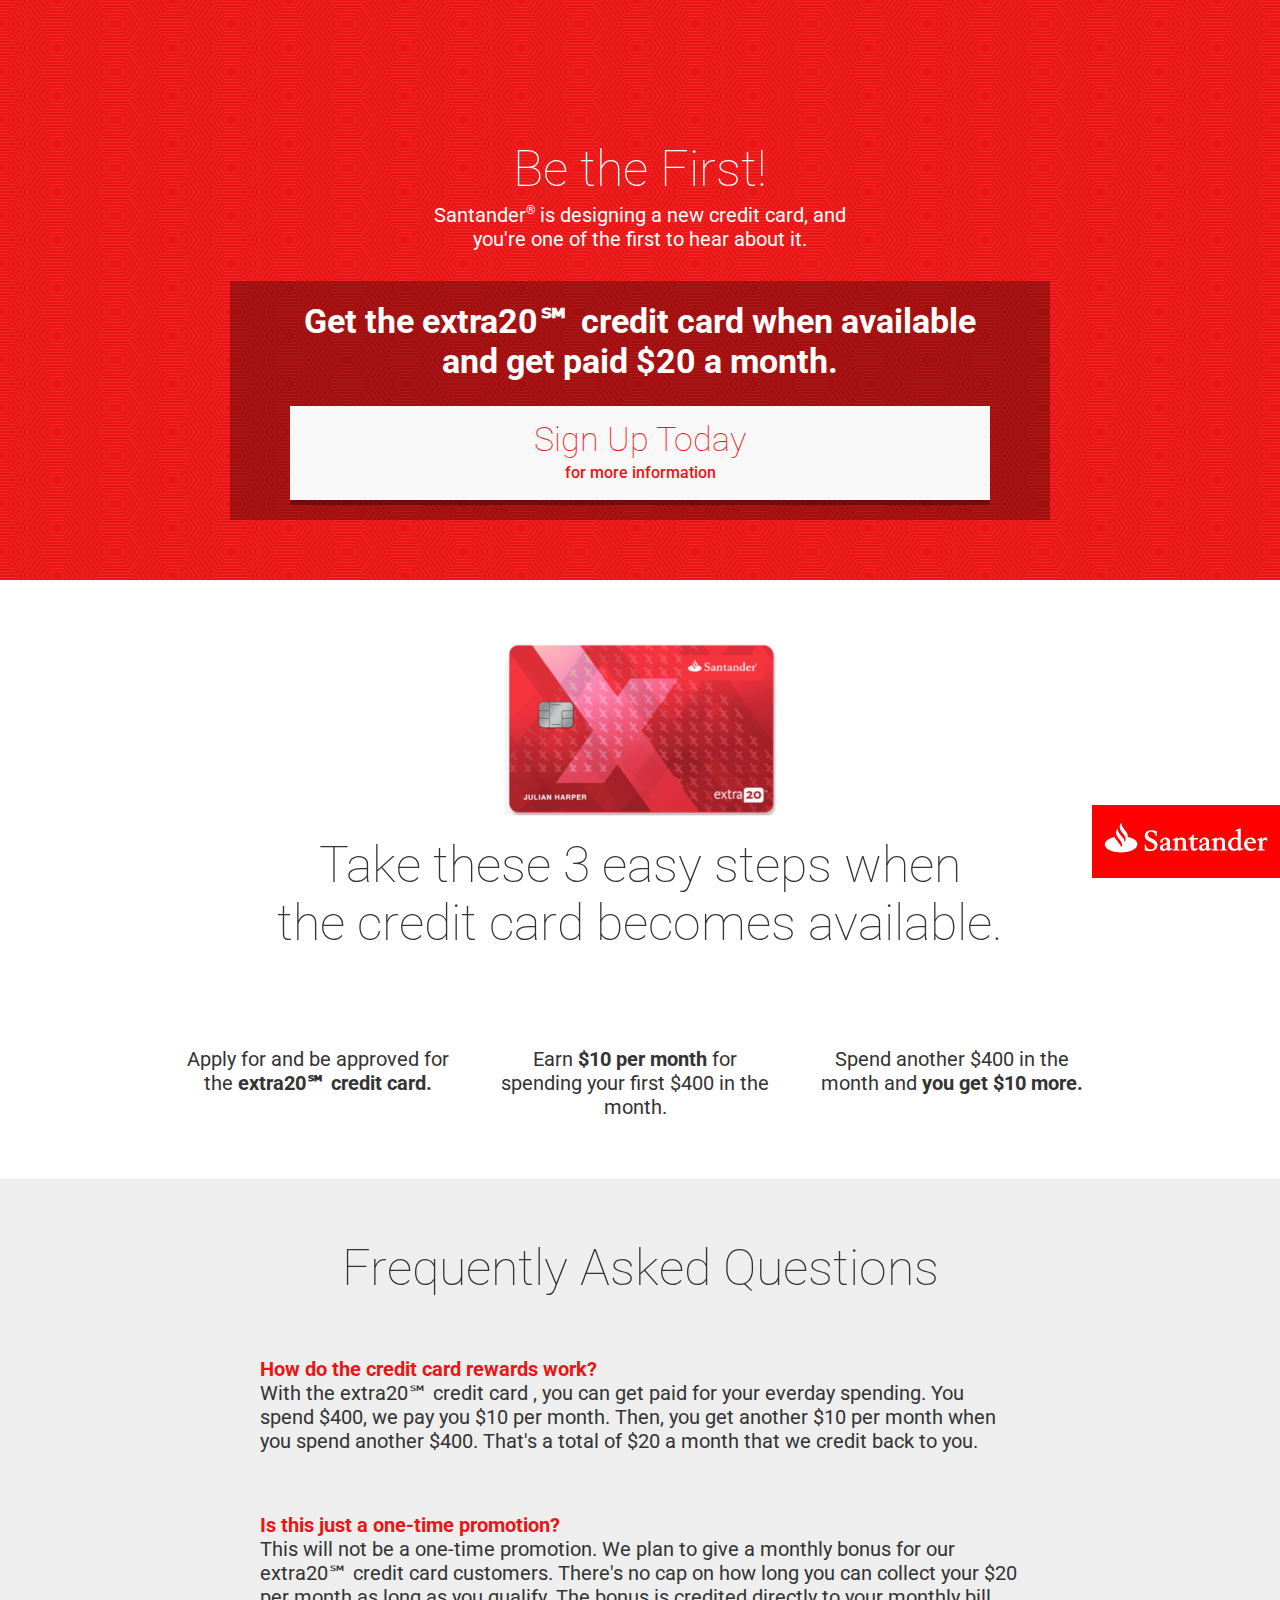
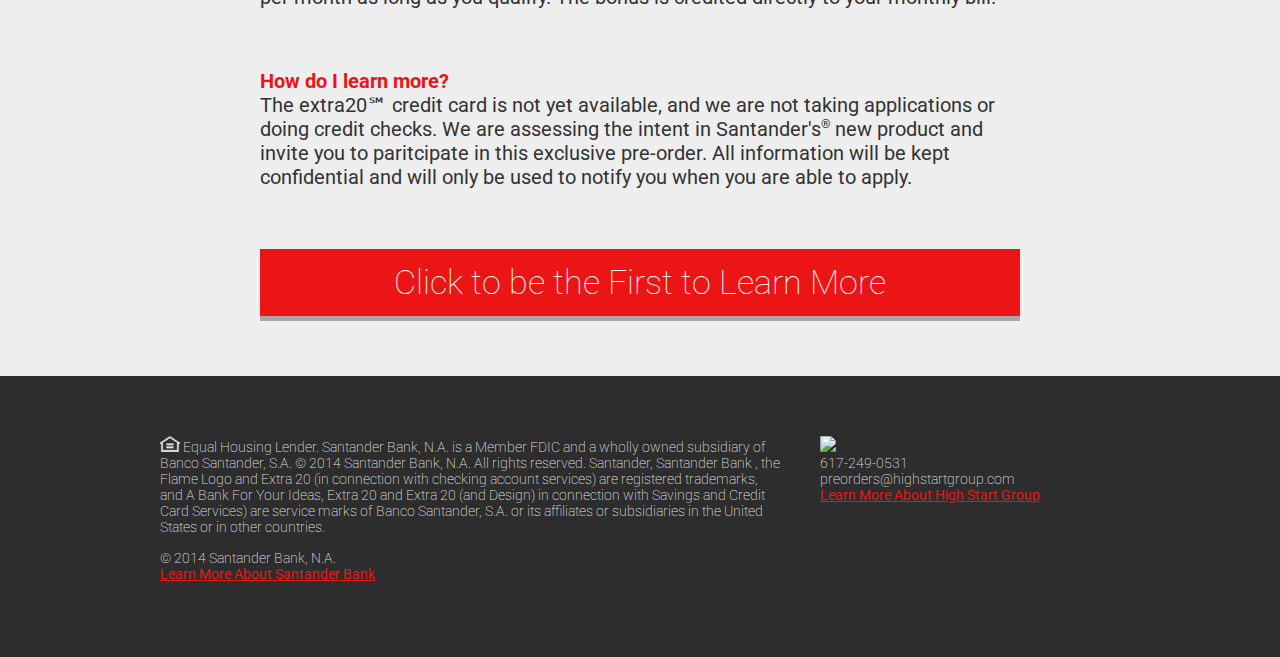
==== index.html @ 2033354d "Added survey link" ====
<!DOCTYPE html>
<html>
  <head>
    <title>extra20</title>
    <link href='style.css' rel='stylesheet' type='text/css'>
    <link href='http://fonts.googleapis.com/css?family=Roboto:400,100,300,500,700,900' rel='stylesheet' type='text/css'>
  </head>
  <body>
    <div class='santander'></div>
    <section class='bg-red'>
      <div class='wrap'>
        <h2>Be the First!</h2>
        <p class='intro'>
          <span class='registered'>Santander</span>
          is designing a new credit card, and you're one of the first to hear about it.
        </p>
        <div class='headline'>
          <h1>
            Get the
            <span class='service'>extra20</span>
            credit card when available and get paid $20 a month.
          </h1>
          <a class='button' href='http://www.highstartgroup.com/santander-pre-order/'>
            Sign Up Today
            <br>
            <span>for more information</span>
          </a>
        </div>
      </div>
    </section>
    <section class='bg-white'>
      <div class='wrap'>
        <img class='card' src='images/card.png'>
        <h2>
          Take these 3 easy steps when
          <br>
          the credit card becomes available.
        </h2>
        <div class='step step1'>
          Apply for and be approved for the
          <strong>
            <span class='service'>extra20</span>
            credit card.
          </strong>
        </div>
        <div class='step step2'>
          Earn
          <strong>$10 per month</strong>
          for spending your first $400 in the month.
        </div>
        <div class='step step3'>
          Spend another $400 in the month and
          <strong>you get $10 more.</strong>
        </div>
        <div class='clearfix'></div>
      </div>
    </section>
    <section class='bg-gray'>
      <div class='wrap'>
        <h2>Frequently Asked Questions</h2>
        <div class='question' id='question1'>
          <strong>How do the credit card rewards work?</strong>
          <p>
            With the
            <span class='service'>extra20</span>
            credit card , you can get paid for your everday spending. You spend $400, we pay you $10 per month. Then, you get another $10 per month when you spend another $400. That's a total of $20 a month that we credit back to you.
          </p>
        </div>
        <div class='question' id='question2'>
          <strong>Is this just a one-time promotion?</strong>
          <p>
            This will not be a one-time promotion. We plan to give a monthly bonus for our
            <span class='service'>extra20</span>
            credit card customers. There's no cap on how long you can collect your $20 per month as long as you qualify. The bonus is credited directly to your monthly bill.
          </p>
        </div>
        <div class='question' id='question3'>
          <strong>How do I learn more?</strong>
          <p>
            The
            <span class='service'>extra20</span>
            credit card is not yet available, and we are not taking applications or doing credit checks. We are assessing the intent in
            <span class='registered'>Santander's</span>
            new product and invite you to paritcipate in this exclusive pre-order. All information will be kept confidential and will only be used to notify you when you are able to apply.
          </p>
        </div>
        <a class='button button-dark' href='http://www.highstartgroup.com/santander-pre-order/'>
          Click to be the First to Learn More
        </a>
      </div>
    </section>
    <footer>
      <div class='wrap'>
        <div class='left-column' id='fineprint'>
          <p>
            <img src='images/housing.png' width='20'>
            Equal Housing Lender. Santander Bank, N.A. is a Member FDIC and a wholly owned subsidiary of Banco Santander, S.A. &copy; 2014 Santander Bank, N.A. All rights reserved. Santander, Santander Bank , the Flame Logo and Extra 20 (in connection with checking account services) are registered trademarks, and A Bank For Your Ideas, Extra 20 and Extra 20 (and Design) in connection with Savings and Credit Card Services) are service marks of Banco Santander, S.A. or its affiliates or subsidiaries in the United States or in other countries.
          </p>
          <p>
            &copy; 2014 Santander Bank, N.A.
            <br>
            <a href='http://www.santander.com/'>Learn More About Santander Bank</a>
          </p>
        </div>
        <div class='right-column' id='hsgcontact'>
          <img src='images/hsg.png'>
          <br>
          617-249-0531
          <br>
          preorders@highstartgroup.com
          <br>
          <a href='http://www.highstartgroup.com'>Learn More About High Start Group</a>
        </div>
        <div class='clearfix'></div>
      </div>
    </footer>
  </body>
</html>
---- style.css ----
@charset "UTF-8";
* {
  margin: 0;
  padding: 0; }

a {
  color: #eb1515;
  font-weight: 400; }
  a:hover {
    color: #8e0c0c; }

body {
  background: #eb1515 url(images/bill.png) no-repeat center top;
  background: #eb1515 url(images/geometry.png);
  color: #333;
  font-family: 'Roboto';
  font-size: 20px; }

footer {
  background: #2d2d2d;
  color: #ddd;
  font-size: 14px;
  font-weight: 200; }
  footer .left-column {
    box-sizing: border-box;
    float: left;
    padding: 0 40px 0 0;
    width: 660px; }
  footer .right-column {
    float: left;
    width: 300px; }
  footer p {
    margin: 0 0 15px 0; }

h1 {
  color: #fff;
  font-size: 34px;
  margin-bottom: 25px;
  text-align: center; }

h2 {
  font-size: 50px;
  font-weight: 100;
  text-align: center; }

section, footer {
  padding: 60px 0; }

.bg-gray {
  background: #eee; }

.bg-red {
  background: url(images/bill.png) no-repeat top center;
  padding-top: 140px; }
  .bg-red h2, .bg-red p {
    color: #fff; }
  .bg-red p {
    margin: 5px auto 0 auto;
    text-align: center;
    width: 450px; }

.bg-white {
  background: #fff; }

.button {
  background: #f8f8f8;
  box-shadow: 0 5px 0 rgba(0, 0, 0, 0.3);
  color: #eb1515;
  display: block;
  font-size: 34px;
  font-weight: 100;
  line-height: .8;
  padding: 20px;
  text-align: center;
  text-decoration: none; }
  .button span {
    font-size: 16px;
    font-weight: 500; }
  .button:hover {
    background: #ddd;
    color: #eb1515; }

.button-dark {
  background: #eb1515;
  color: #fff;
  margin: 60px 100px 0 100px; }
  .button-dark:hover {
    background: #8e0c0c;
    color: #fff; }

.card {
  display: block;
  margin: 0 auto 20px auto;
  width: 280px; }

.clearfix {
  clear: both; }

.headline {
  background: rgba(0, 0, 0, 0.3);
  margin: 30px auto 0 auto;
  padding: 20px 60px;
  width: 700px; }

.question {
  margin: 60px 100px 0 100px; }
  .question strong {
    color: #eb1515; }

.registered:after {
  content: '®';
  font-size: 12px;
  vertical-align: super; }

.santander {
  background: url(images/santander.gif) no-repeat;
  bottom: 20px;
  position: fixed;
  height: 77px;
  right: -2px;
  width: 192px; }

.service:after {
  content: '℠'; }

.step {
  box-sizing: border-box;
  float: left;
  margin-top: 60px;
  padding: 35px 20px 0 20px;
  text-align: center;
  width: 33%; }
  .step.step1 {
    background: url(images/1.png) no-repeat top center; }
  .step.step2 {
    background: url(images/2.png) no-repeat top center; }
  .step.step3 {
    background: url(images/3.png) no-repeat top center; }

.wrap {
  margin: 0 auto;
  width: 960px; }
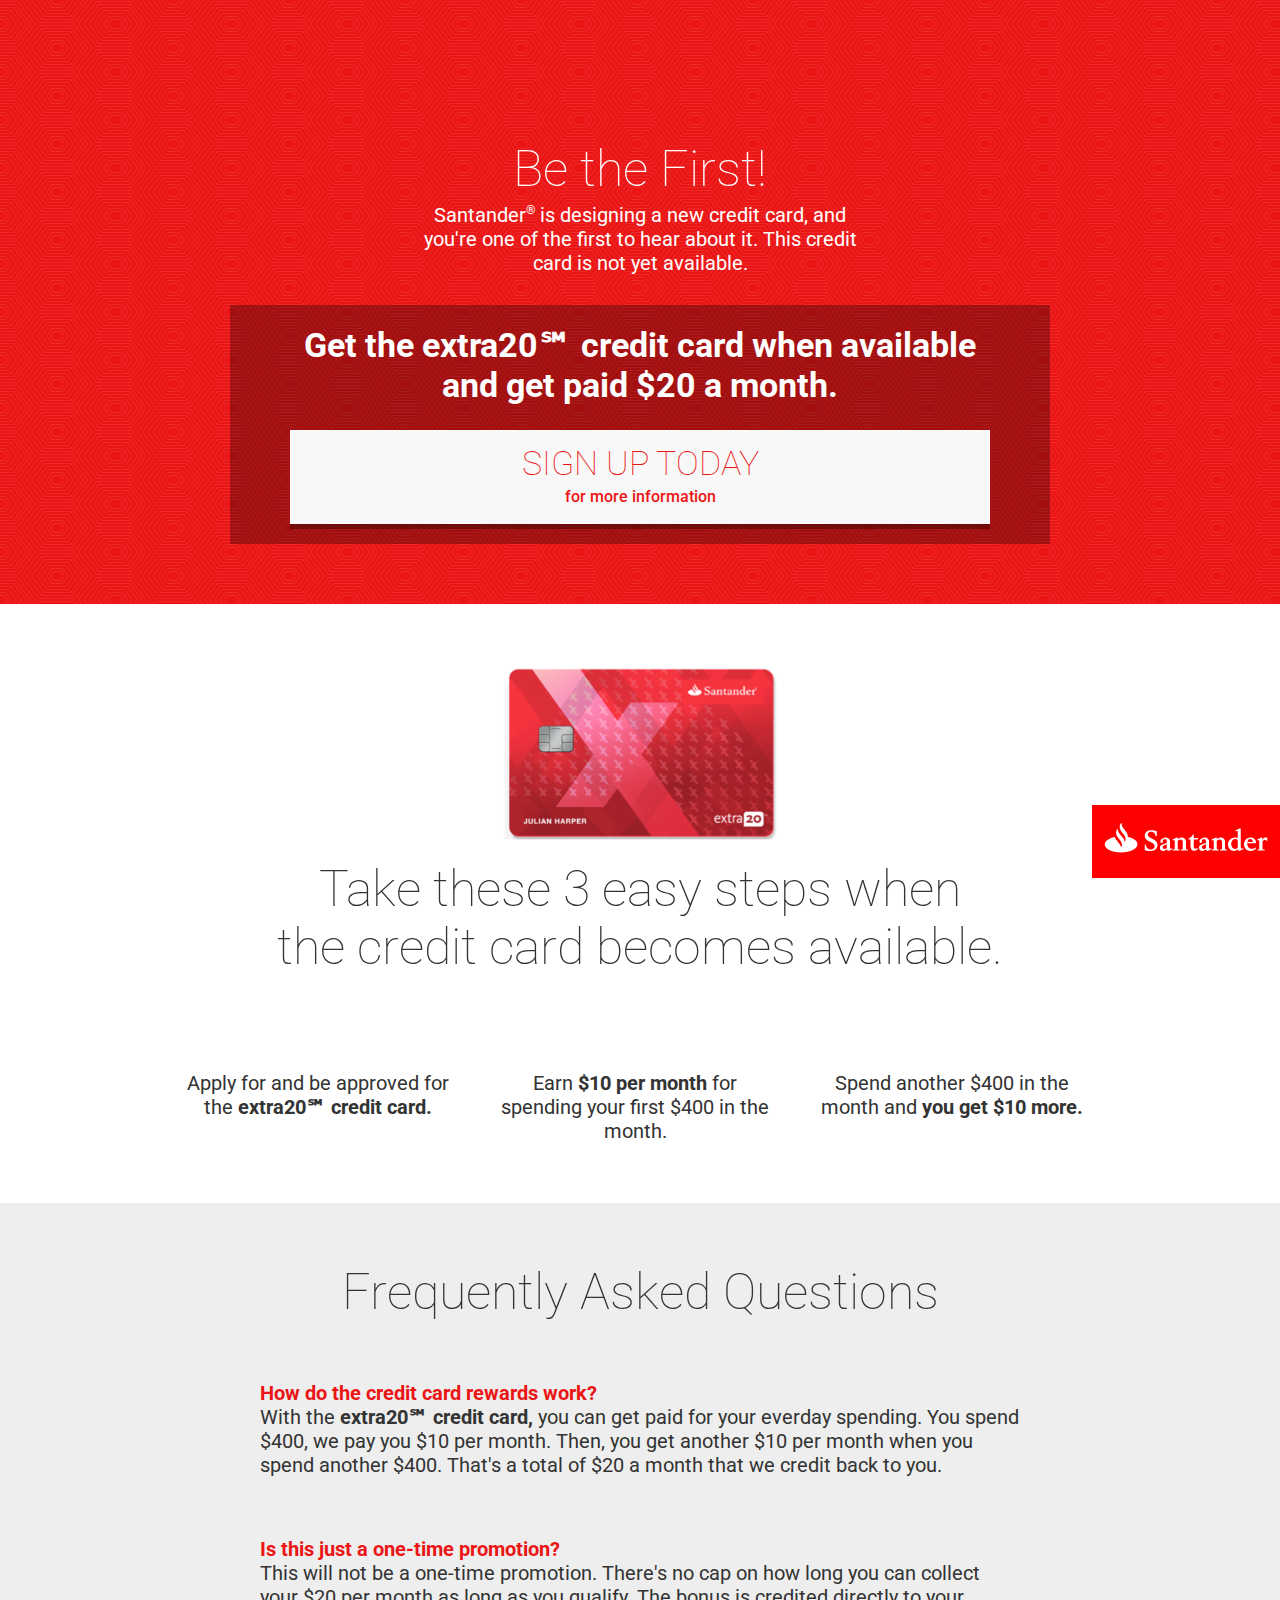
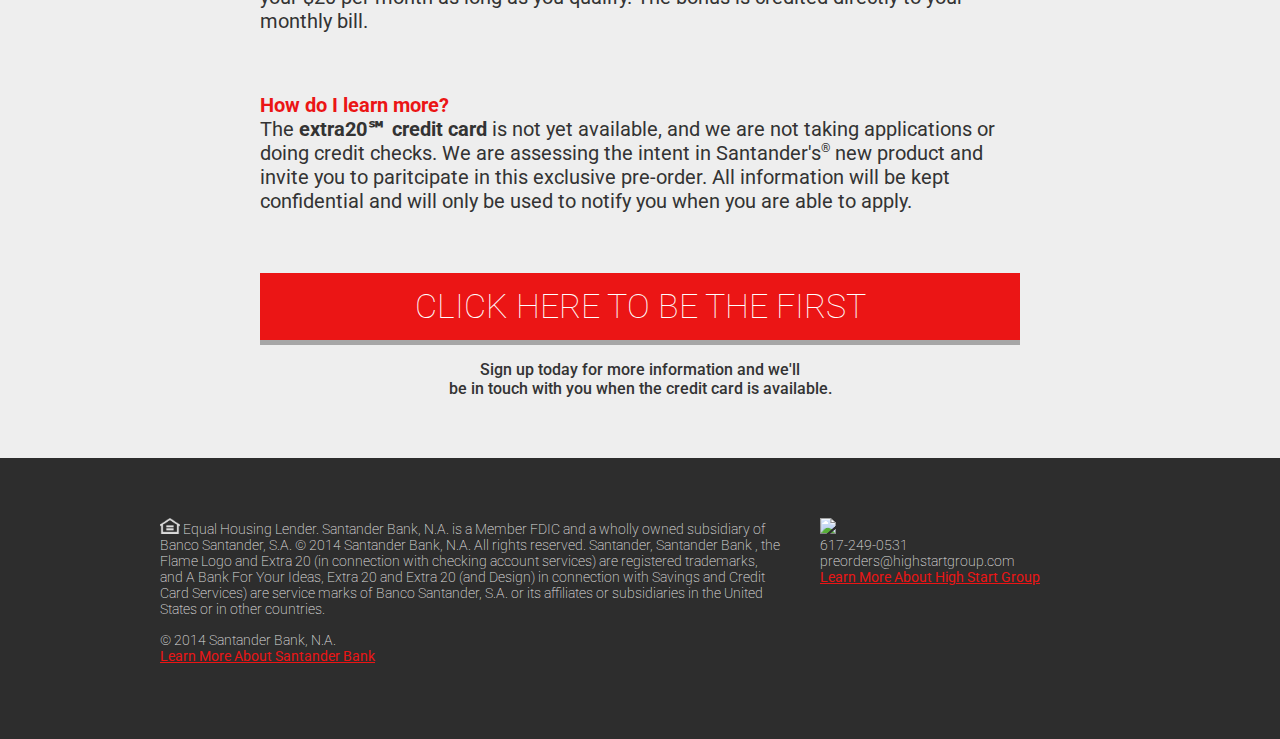
==== commit b0d5af93: "Changes after first review" ====
--- a/index.html
+++ b/index.html
@@ -4,6 +4,7 @@
     <title>extra20</title>
     <link href='style.css' rel='stylesheet' type='text/css'>
     <link href='http://fonts.googleapis.com/css?family=Roboto:400,100,300,500,700,900' rel='stylesheet' type='text/css'>
+    <script src='//cdn.optimizely.com/js/793782030.js'></script>
   </head>
   <body>
     <div class='santander'></div>
@@ -12,7 +13,7 @@
         <h2>Be the First!</h2>
         <p class='intro'>
           <span class='registered'>Santander</span>
-          is designing a new credit card, and you're one of the first to hear about it.
+          is designing a new credit card, and you're one of the first to hear about it. This credit card is not yet available.
         </p>
         <div class='headline'>
           <h1>
@@ -21,7 +22,7 @@
             credit card when available and get paid $20 a month.
           </h1>
           <a class='button' href='http://www.highstartgroup.com/santander-pre-order/'>
-            Sign Up Today
+            SIGN UP TODAY
             <br>
             <span>for more information</span>
           </a>
@@ -62,31 +63,40 @@
           <strong>How do the credit card rewards work?</strong>
           <p>
             With the
-            <span class='service'>extra20</span>
-            credit card , you can get paid for your everday spending. You spend $400, we pay you $10 per month. Then, you get another $10 per month when you spend another $400. That's a total of $20 a month that we credit back to you.
+            <strong>
+              <span class='service'>extra20</span>
+              credit card,
+            </strong>
+            you can get paid for your everday spending. You spend $400, we pay you $10 per month. Then, you get another $10 per month when you spend another $400. That's a total of $20 a month that we credit back to you.
           </p>
         </div>
         <div class='question' id='question2'>
           <strong>Is this just a one-time promotion?</strong>
           <p>
-            This will not be a one-time promotion. We plan to give a monthly bonus for our
-            <span class='service'>extra20</span>
-            credit card customers. There's no cap on how long you can collect your $20 per month as long as you qualify. The bonus is credited directly to your monthly bill.
+            This will not be a one-time promotion. There's no cap on how long you can collect your $20 per month as long as you qualify. The bonus is credited directly to your monthly bill.
           </p>
         </div>
         <div class='question' id='question3'>
           <strong>How do I learn more?</strong>
           <p>
             The
-            <span class='service'>extra20</span>
-            credit card is not yet available, and we are not taking applications or doing credit checks. We are assessing the intent in
+            <strong>
+              <span class='service'>extra20</span>
+              credit card
+            </strong>
+            is not yet available, and we are not taking applications or doing credit checks. We are assessing the intent in
             <span class='registered'>Santander's</span>
             new product and invite you to paritcipate in this exclusive pre-order. All information will be kept confidential and will only be used to notify you when you are able to apply.
           </p>
         </div>
         <a class='button button-dark' href='http://www.highstartgroup.com/santander-pre-order/'>
-          Click to be the First to Learn More
+          CLICK HERE TO BE THE FIRST
         </a>
+        <p class='smalltext'>
+          Sign up today for more information and we'll
+          <br>
+          be in touch with you when the credit card is available.
+        </p>
       </div>
     </section>
     <footer>
--- a/style.css
+++ b/style.css
@@ -106,6 +106,8 @@
   margin: 60px 100px 0 100px; }
   .question strong {
     color: #eb1515; }
+  .question p strong {
+    color: #333; }
 
 .registered:after {
   content: '®';
@@ -122,6 +124,12 @@
 
 .service:after {
   content: '℠'; }
+
+.smalltext {
+  font-size: 16px;
+  font-weight: 500;
+  margin-top: 20px;
+  text-align: center; }
 
 .step {
   box-sizing: border-box;
